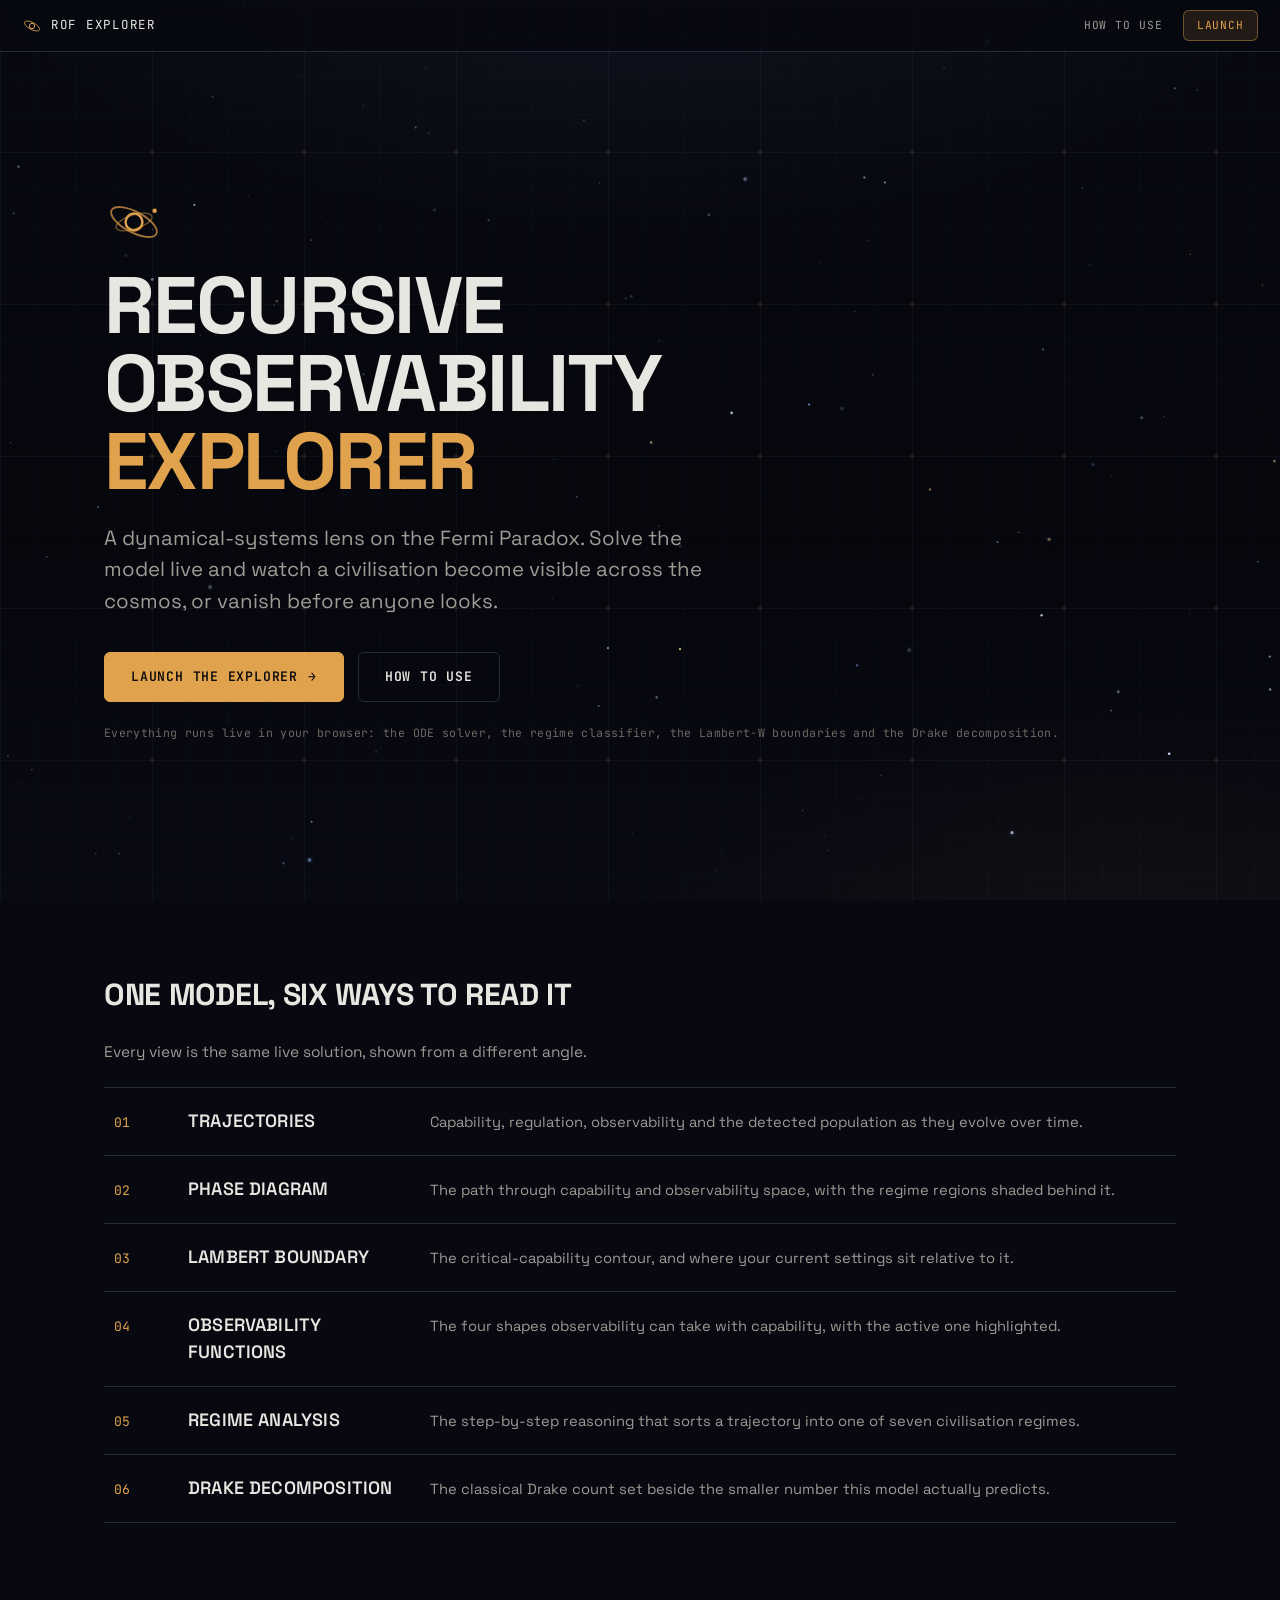
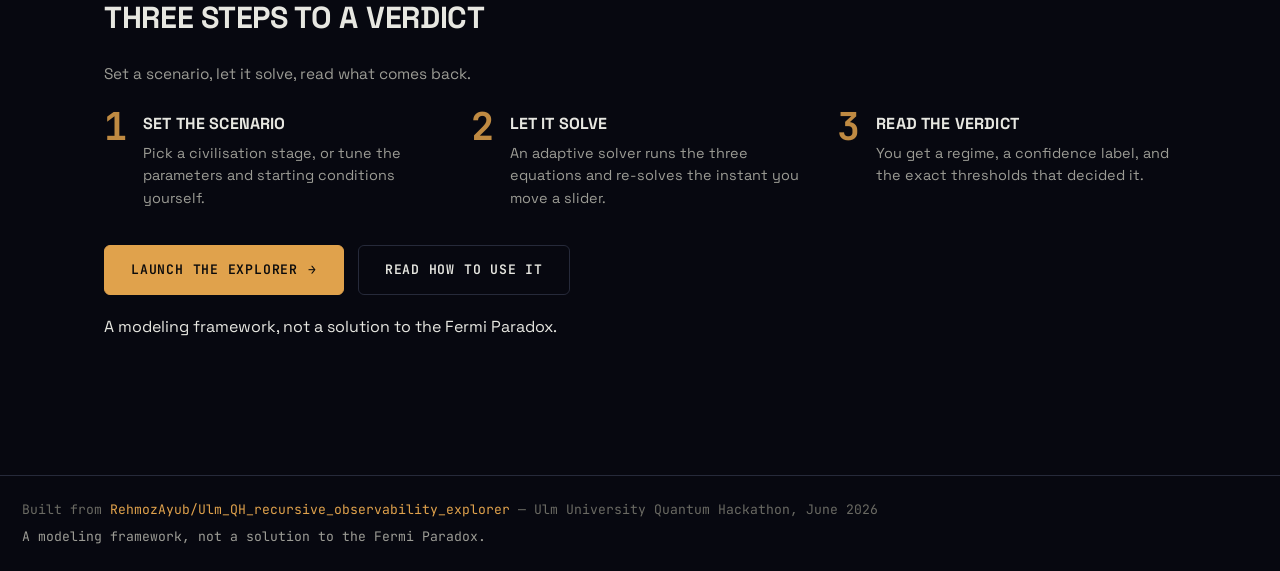
==== index.html @ 2e17441a "Deploy simulator to GitHub Pages" ====
<!DOCTYPE html>
<html lang="en">
<head>
  <meta charset="UTF-8" />
  <meta name="viewport" content="width=device-width, initial-scale=1.0" />
  <title>Recursive Observability Explorer — Welcome</title>
  <meta name="description" content="Welcome to the Recursive Observability Explorer: an interactive deep-space simulator for exploring the Fermi Paradox through the Recursive Observability Filter (ROF) dynamical-systems model." />
  <link rel="preconnect" href="https://fonts.googleapis.com" />
  <link rel="preconnect" href="https://fonts.gstatic.com" crossorigin />
  <link href="https://fonts.googleapis.com/css2?family=Space+Grotesk:wght@400;500;600;700&family=JetBrains+Mono:wght@400;500;600&display=swap" rel="stylesheet" />
  <link rel="stylesheet" href="css/style.css" />
  <link rel="icon" href="data:image/svg+xml,%3Csvg xmlns='http://www.w3.org/2000/svg' viewBox='0 0 32 32'%3E%3Crect width='32' height='32' fill='%23070810'/%3E%3Ccircle cx='16' cy='16' r='5' fill='none' stroke='%23e0a24c' stroke-width='2'/%3E%3Cellipse cx='16' cy='16' rx='13' ry='5.5' fill='none' stroke='%23e0a24c' stroke-width='1.4' transform='rotate(28 16 16)'/%3E%3C/svg%3E" />
</head>
<body>
  <canvas id="bg-canvas" aria-hidden="true"></canvas>

  <nav class="topbar">
    <a class="brand" href="index.html">
      <svg viewBox="0 0 64 64" fill="none" aria-hidden="true" xmlns="http://www.w3.org/2000/svg">
        <circle cx="32" cy="32" r="8.5" stroke="currentColor" stroke-width="3"/>
        <ellipse cx="32" cy="32" rx="27" ry="11" stroke="currentColor" stroke-width="2.4" transform="rotate(28 32 32)"/>
      </svg>
      <span>ROF Explorer</span>
    </a>
    <div class="topbar-links">
      <a href="guide.html">How to use</a>
      <a class="primary" href="explorer.html">Launch</a>
    </div>
  </nav>

  <div class="lander-wrap">
    <!-- HERO -->
    <header class="lhero">
      <svg class="logo-xl spin-slow rise" viewBox="0 0 64 64" fill="none" aria-label="Recursive Observability Explorer logo" xmlns="http://www.w3.org/2000/svg">
        <circle cx="32" cy="32" r="9" stroke="currentColor" stroke-width="2.6"/>
        <ellipse cx="32" cy="32" rx="27" ry="11" stroke="currentColor" stroke-width="2" transform="rotate(28 32 32)" style="opacity:.7"/>
        <ellipse cx="32" cy="32" rx="20" ry="7.5" stroke="currentColor" stroke-width="1.5" transform="rotate(-18 32 32)" style="opacity:.45"/>
        <circle cx="54" cy="20" r="2.4" fill="currentColor"/>
      </svg>
      <h1 class="rise d1">Recursive<br />Observability<br /><span class="amber">Explorer</span></h1>
      <p class="lead rise d2">A dynamical-systems lens on the Fermi Paradox. Solve the model live and watch a civilisation become visible across the cosmos, or vanish before anyone looks.</p>
      <div class="cta-row rise d3">
        <a class="btn-cta primary" href="explorer.html">Launch the Explorer <span class="arrow">&rarr;</span></a>
        <a class="btn-cta ghost" href="guide.html">How to use</a>
      </div>
      <p class="microline rise d4">Everything runs live in your browser: the ODE solver, the regime classifier, the Lambert-W boundaries and the Drake decomposition.</p>
    </header>

    <!-- WHAT YOU CAN DO — editorial index, not cards -->
    <section class="lsection">
      <div class="lsection-head reveal">
        <h2 class="section-head">One model, six ways to read it</h2>
        <p class="section-note">Every view is the same live solution, shown from a different angle.</p>
      </div>
      <ol class="index-list">
        <li class="index-row reveal"><span class="ix-num">01</span><span class="ix-name">Trajectories</span><span class="ix-desc">Capability, regulation, observability and the detected population as they evolve over time.</span></li>
        <li class="index-row reveal"><span class="ix-num">02</span><span class="ix-name">Phase Diagram</span><span class="ix-desc">The path through capability and observability space, with the regime regions shaded behind it.</span></li>
        <li class="index-row reveal"><span class="ix-num">03</span><span class="ix-name">Lambert Boundary</span><span class="ix-desc">The critical-capability contour, and where your current settings sit relative to it.</span></li>
        <li class="index-row reveal"><span class="ix-num">04</span><span class="ix-name">Observability Functions</span><span class="ix-desc">The four shapes observability can take with capability, with the active one highlighted.</span></li>
        <li class="index-row reveal"><span class="ix-num">05</span><span class="ix-name">Regime Analysis</span><span class="ix-desc">The step-by-step reasoning that sorts a trajectory into one of seven civilisation regimes.</span></li>
        <li class="index-row reveal"><span class="ix-num">06</span><span class="ix-name">Drake Decomposition</span><span class="ix-desc">The classical Drake count set beside the smaller number this model actually predicts.</span></li>
      </ol>
    </section>

    <!-- HOW IT WORKS — stepped flow, not boxes -->
    <section class="lsection">
      <div class="lsection-head reveal">
        <h2 class="section-head">Three steps to a verdict</h2>
        <p class="section-note">Set a scenario, let it solve, read what comes back.</p>
      </div>
      <ol class="stepflow">
        <li class="step reveal"><span class="step-n">1</span><div class="step-body"><h3>Set the scenario</h3><p>Pick a civilisation stage, or tune the parameters and starting conditions yourself.</p></div></li>
        <li class="step reveal" style="--d:.08s"><span class="step-n">2</span><div class="step-body"><h3>Let it solve</h3><p>An adaptive solver runs the three equations and re-solves the instant you move a slider.</p></div></li>
        <li class="step reveal" style="--d:.16s"><span class="step-n">3</span><div class="step-body"><h3>Read the verdict</h3><p>You get a regime, a confidence label, and the exact thresholds that decided it.</p></div></li>
      </ol>
      <div class="cta-row reveal" style="margin-top:36px">
        <a class="btn-cta primary" href="explorer.html">Launch the Explorer <span class="arrow">&rarr;</span></a>
        <a class="btn-cta ghost" href="guide.html">Read how to use it</a>
      </div>
      <p class="microline reveal" style="--d:.1s;margin-top:20px">A modeling framework, not a solution to the Fermi Paradox.</p>
    </section>
  </div>

  <footer class="site-foot">
    <div>Built from
      <a href="https://github.com/RehmozAyub/Ulm_QH_recursive_observability_explorer" target="_blank" rel="noopener">RehmozAyub/Ulm_QH_recursive_observability_explorer</a>
      — Ulm University Quantum Hackathon, June 2026
    </div>
    <div class="fdisc">A modeling framework, not a solution to the Fermi Paradox.</div>
  </footer>

  <script src="js/background.js"></script>
  <script src="js/motion.js"></script>
</body>
</html>
---- css/style.css ----
/* ==========================================================================
   Recursive Observability Explorer — BRUTALIST INSTRUMENT theme
   Swiss-scientific / terminal reskin. Same DOM contract as the space version;
   only the visual language changes. Flat panels, hairline rules, mono numerics,
   one restrained accent (amber). No glass blur, no gradients, no glow.
   ========================================================================== */
:root {
  /* --- deep-space instrument shell (blue-black, not pure grey) --- */
  --bg: #070810;
  --bg-2: #0d0e18;
  --glass: #10121c;          /* solid panel (was frosted glass) */
  --glass-strong: #131522;
  --glass-border: #262a3a;   /* hairline rule */
  --glass-border-hi: #454b63;
  --grid-line: rgba(200, 214, 255, 0.05);

  --text: #e7e7e1;
  --text-dim: #9c9c95;
  --text-faint: #6a6a63;

  /* single chrome accent — every interactive affordance uses this */
  --accent: #e0a24c;
  --accent-ink: #0b0b0c;
  --accent-wash: rgba(224, 162, 76, 0.12);
  --accent-line: rgba(224, 162, 76, 0.42);

  /* categorical DATA colors — kept identical to the Plotly series so the UI
     colour-codes match the charts (I=cyan, R=coral, O=gold, N=green, P=purple).
     These appear only where they encode data. */
  --cyan: #4fc7e0;
  --coral: #e8746e;
  --gold: #e6b53c;
  --purple: #9b7ff0;
  --green: #5ac37d;
  --blue-badge: #5aa9e6;
  --yellow-badge: #e0a24c;
  --red-badge: #e8746e;

  --shadow: 0 12px 34px rgba(0, 0, 0, 0.5);
  --shadow-hi: 0 16px 44px rgba(0, 0, 0, 0.55), 0 0 0 1px var(--accent-line);
  --radius: 9px;
  --radius-sm: 6px;
  --font: "Space Grotesk", -apple-system, BlinkMacSystemFont, "Segoe UI", sans-serif;
  --mono: "JetBrains Mono", ui-monospace, "SF Mono", Menlo, monospace;
}

* { box-sizing: border-box; }
html { scroll-behavior: smooth; }
body {
  margin: 0;
  font-family: var(--font);
  color: var(--text);
  background: var(--bg);
  overflow-x: hidden;
  line-height: 1.5;
  -webkit-font-smoothing: antialiased;
}

/* deep-space wash under the starfield + survey grid canvas */
body::before {
  content: "";
  position: fixed;
  inset: 0;
  background:
    radial-gradient(ellipse 85% 55% at 50% -8%, rgba(120, 150, 230, 0.08), transparent 62%),
    radial-gradient(ellipse 70% 50% at 88% 108%, rgba(224, 162, 76, 0.05), transparent 60%),
    linear-gradient(180deg, #080910, #06060d 60%, #080912);
  z-index: -3;
  pointer-events: none;
}
#bg-canvas {
  position: fixed;
  inset: 0;
  width: 100%;
  height: 100%;
  z-index: -2;
  pointer-events: none;
}

/* ---------------------------------------------------------------- layout */
.wrap { max-width: 1580px; margin: 0 auto; padding: 0 22px 80px; }

/* ---------------------------------------------------------------- hero (left-aligned, brutalist) */
header.hero {
  padding: 56px 22px 26px;
  max-width: 1580px;
  margin: 0 auto;
  text-align: left;
  border-bottom: 1px solid var(--glass-border);
}
.hero .logo-row {
  display: flex; align-items: center; justify-content: flex-start; gap: 16px;
  margin-bottom: 14px;
}
.hero svg.logo { width: 46px; height: 46px; filter: none; }
.hero h1 {
  font-size: clamp(1.9rem, 4.6vw, 3.3rem);
  font-weight: 700;
  letter-spacing: -0.02em;
  text-transform: uppercase;
  margin: 0;
  color: var(--text);
  line-height: 1.02;
}
.hero .eyebrow {
  font-family: var(--mono);
  font-size: 0.72rem;
  letter-spacing: 0.28em;
  text-transform: uppercase;
  color: var(--accent);
  margin: 0 0 10px;
}
.hero .subtitle {
  color: var(--text-dim);
  font-size: clamp(0.92rem, 1.6vw, 1.1rem);
  margin: 14px 0 0;
  max-width: 760px;
  font-weight: 400;
}
.hero .disclaimer {
  margin-top: 16px;
  display: inline-block;
  font-family: var(--mono);
  font-size: 0.74rem;
  letter-spacing: 0.04em;
  color: var(--accent);
  background: var(--accent-wash);
  border: 1px solid var(--accent-line);
  border-radius: var(--radius-sm);
  padding: 6px 12px;
}

/* ---------------------------------------------------------------- flat panel (was .glass) */
.glass {
  position: relative;
  background:
    linear-gradient(180deg, rgba(255, 255, 255, 0.015), transparent 120px),
    var(--glass);
  border: 1px solid var(--glass-border);
  border-radius: var(--radius);
  box-shadow: var(--shadow), inset 0 1px 0 rgba(255, 255, 255, 0.04);
}

/* HUD corner brackets on content panels — gives the console framing so panels
   read as instruments, not plain squares. */
.panel-pad, .drake-card { position: relative; }
.panel-pad::before, .panel-pad::after,
.drake-card::before, .drake-card::after {
  content: ""; position: absolute; width: 13px; height: 13px;
  border: 1px solid var(--accent-line); pointer-events: none; opacity: .7;
  transition: opacity .2s, width .2s, height .2s;
}
.panel-pad::before, .drake-card::before { top: 7px; left: 7px; border-right: 0; border-bottom: 0; }
.panel-pad::after, .drake-card::after { bottom: 7px; right: 7px; border-left: 0; border-top: 0; }
.panel-pad:hover::before, .panel-pad:hover::after,
.drake-card:hover::before, .drake-card:hover::after { opacity: 1; width: 16px; height: 16px; }

/* ---------------------------------------------------------------- app grid */
.app-grid {
  display: grid;
  grid-template-columns: 372px minmax(0, 1fr);
  gap: 20px;
  align-items: start;
  margin-top: 20px;
}

/* ---------------------------------------------------------------- sidebar */
.sidebar {
  position: sticky;
  top: 68px;
  max-height: calc(100vh - 84px);
  overflow-y: auto;
  padding: 18px 16px;
  scrollbar-width: thin;
  scrollbar-color: var(--glass-border-hi) transparent;
}
.sidebar::-webkit-scrollbar { width: 8px; }
.sidebar::-webkit-scrollbar-thumb { background: var(--glass-border-hi); border-radius: 0; }

.side-title {
  font-family: var(--mono);
  font-size: 0.68rem; text-transform: uppercase; letter-spacing: 0.16em;
  color: var(--text-faint); margin: 0 0 9px; font-weight: 600;
  padding-bottom: 4px; border-bottom: 1px solid var(--glass-border);
}
.side-title::before { content: "// "; color: var(--accent); }
.side-title + .field, .side-title + .selectors-grid { margin-top: 2px; }
.field { margin-bottom: 12px; }
.field > label {
  display: block; font-size: 0.78rem; color: var(--text-dim);
  margin-bottom: 5px; font-weight: 500;
}
select, .btn {
  width: 100%;
  font-family: var(--font);
  font-size: 0.88rem;
  color: var(--text);
  background: var(--bg-2);
  border: 1px solid var(--glass-border);
  border-radius: var(--radius-sm);
  padding: 9px 11px;
  cursor: pointer;
  transition: border-color .14s, background .14s;
}
select:hover, select:focus, .btn:hover { border-color: var(--accent-line); outline: none; }
select:focus { box-shadow: inset 0 0 0 1px var(--accent-line); }
select option { background: #121214; color: var(--text); }

.selectors-grid { display: grid; grid-template-columns: 1fr 1fr; gap: 10px; }
.selectors-grid .field { margin-bottom: 8px; }

/* toggle */
.toggle-row { display: flex; align-items: center; justify-content: space-between; gap: 10px; margin-bottom: 14px; }
.toggle-row label { font-size: 0.82rem; color: var(--text-dim); }
.switch { position: relative; width: 44px; height: 22px; flex: 0 0 auto; }
.switch input { opacity: 0; width: 0; height: 0; }
.slider-toggle {
  position: absolute; cursor: pointer; inset: 0;
  background: #202024; border-radius: var(--radius-sm); transition: .18s;
  border: 1px solid var(--glass-border);
}
.slider-toggle::before {
  content: ""; position: absolute; height: 14px; width: 14px; left: 3px; top: 3px;
  background: #8a8a82; border-radius: 1px; transition: .18s;
}
.switch input:checked + .slider-toggle { background: var(--accent-wash); border-color: var(--accent-line); }
.switch input:checked + .slider-toggle::before { transform: translateX(21px); background: var(--accent); }
.switch input:focus-visible + .slider-toggle { box-shadow: 0 0 0 2px var(--accent-line); }

.btn-row { display: grid; grid-template-columns: 1fr 1fr; gap: 10px; margin: 6px 0 4px; }
.btn { text-align: center; }
.btn.accent {
  background: var(--accent);
  color: var(--accent-ink);
  border-color: var(--accent);
  font-weight: 600;
}
.btn.accent:hover { background: #eeb463; border-color: #eeb463; }
.btn:active { transform: translateY(1px); }

hr.div { border: none; border-top: 1px solid var(--glass-border); margin: 16px 0; }

/* collapsible parameter groups */
.pgroup { border: 1px solid var(--glass-border); border-radius: var(--radius-sm); margin-bottom: 8px; overflow: hidden; }
.pgroup > summary {
  list-style: none; cursor: pointer; padding: 10px 12px;
  font-family: var(--mono);
  font-size: 0.76rem; font-weight: 600; color: var(--text); letter-spacing: 0.02em;
  display: flex; align-items: center; justify-content: space-between;
  background: var(--bg-2);
  user-select: none;
}
.pgroup > summary::-webkit-details-marker { display: none; }
.pgroup > summary::after { content: "[+]"; color: var(--text-faint); font-family: var(--mono); font-size: 0.72rem; }
.pgroup[open] > summary::after { content: "[-]"; color: var(--accent); }
.pgroup .pgroup-body { padding: 6px 12px 12px; }

/* individual slider */
.slider-item { margin: 10px 0; }
.slider-item .sl-head { display: flex; justify-content: space-between; align-items: baseline; margin-bottom: 5px; }
.slider-item .sl-label { font-size: 0.76rem; color: var(--text-dim); }
.slider-item .sl-val {
  font-family: var(--mono); font-size: 0.76rem; color: var(--accent);
  background: var(--accent-wash); padding: 1px 7px; border-radius: var(--radius-sm);
  min-width: 54px; text-align: right;
}
input[type="range"] {
  -webkit-appearance: none; appearance: none; width: 100%; height: 3px;
  background: #2c2c31;
  border-radius: 0; outline: none; cursor: pointer; margin: 7px 0;
}
input[type="range"]::-webkit-slider-thumb {
  -webkit-appearance: none; appearance: none; width: 13px; height: 13px; border-radius: 1px;
  background: var(--accent); border: none; box-shadow: none; cursor: pointer;
}
input[type="range"]::-moz-range-thumb {
  width: 13px; height: 13px; border-radius: 1px; background: var(--accent); border: none;
  box-shadow: none; cursor: pointer;
}
input[type="range"]:focus-visible::-webkit-slider-thumb { box-shadow: 0 0 0 2px var(--accent-line); }

.ic-grid { display: grid; grid-template-columns: 1fr 1fr 1fr; gap: 10px; }

/* ---------------------------------------------------------------- main content */
.main-col { min-width: 0; display: flex; flex-direction: column; gap: 20px; }

/* tabs */
.tabs {
  display: flex; flex-wrap: wrap; gap: 0; padding: 0;
  border: 1px solid var(--glass-border);
}
.tab-btn {
  font-family: var(--mono); font-size: 0.76rem; font-weight: 500; letter-spacing: 0.04em;
  text-transform: uppercase;
  color: var(--text-dim); background: transparent;
  border: none; border-right: 1px solid var(--glass-border); border-bottom: 2px solid transparent;
  border-radius: 0; padding: 11px 16px; cursor: pointer; transition: all .14s; white-space: nowrap;
}
.tab-btn:last-child { border-right: none; }
.tab-btn:hover { color: var(--text); background: rgba(255,255,255,.03); }
.tab-btn.active {
  color: var(--accent);
  background: var(--accent-wash);
  border-bottom-color: var(--accent);
}

.tab-panel { display: none; }
.tab-panel.active { display: block; animation: fade .24s ease; }
@keyframes fade { from { opacity: 0; transform: translateY(4px); } to { opacity: 1; transform: none; } }

.panel-pad { padding: 18px 20px; }
.panel-head {
  margin: 0 0 4px; font-size: 1.02rem; font-weight: 600; letter-spacing: 0.01em;
  text-transform: uppercase;
}
.panel-sub { margin: 0 0 14px; color: var(--text-dim); font-size: 0.84rem; }

.plot { width: 100%; min-height: 340px; }
.plot-tall { min-height: 460px; }
.plot-stack { display: flex; flex-direction: column; gap: 20px; }

/* 3D state-space comparison block (Plotly 3D vs three.js) */
.plot3d-block { padding: 18px 20px; }
.plot3d-head { display: flex; align-items: flex-start; justify-content: space-between; gap: 16px; margin-bottom: 14px; }
.compare-note {
  font-family: var(--mono); font-size: 0.62rem; text-transform: uppercase; letter-spacing: 0.14em;
  color: var(--accent); border: 1px solid var(--accent-line); background: var(--accent-wash);
  border-radius: var(--radius-sm); padding: 4px 9px; white-space: nowrap; flex: 0 0 auto;
}
.plot3d-grid { display: grid; grid-template-columns: 1fr 1fr; gap: 16px; }
@media (max-width: 900px) { .plot3d-grid { grid-template-columns: 1fr; } }
.plot3d-cell { border: 1px solid var(--glass-border); border-radius: var(--radius-sm); overflow: hidden; background: var(--bg-2); }
.plot3d-label {
  font-family: var(--mono); font-size: 0.68rem; text-transform: uppercase; letter-spacing: 0.1em;
  color: var(--text-dim); padding: 8px 12px; border-bottom: 1px solid var(--glass-border);
  display: flex; align-items: center; gap: 8px;
}
.plot3d-label::before { content: ""; width: 6px; height: 6px; border-radius: 50%; background: var(--accent); }
.plot3d-view { width: 100%; height: 340px; position: relative; }
.plot3d-view canvas { display: block; }
.plot3d-axes {
  font-family: var(--mono); font-size: 0.66rem; color: var(--text-faint); letter-spacing: 0.04em;
  padding: 7px 12px; border-top: 1px solid var(--glass-border); text-align: center;
}
.three-fallback {
  display: flex; align-items: center; justify-content: center; height: 100%; padding: 24px;
  text-align: center; color: var(--text-faint); font-family: var(--mono); font-size: 0.78rem; line-height: 1.6;
}

/* narrative interpretation boxes (one per view, tone-coloured) */
.narrative {
  display: flex; gap: 12px; align-items: flex-start;
  border: 1px solid var(--glass-border); border-left-width: 3px;
  border-radius: var(--radius-sm); background: var(--bg-2); padding: 12px 15px;
}
.narrative:empty { display: none; }
.narr-dot { width: 8px; height: 8px; border-radius: 50%; margin-top: 6px; flex: 0 0 auto; background: var(--text-faint); }
.narr-body { min-width: 0; }
.narr-title { margin: 0 0 3px; font-size: 0.9rem; font-weight: 600; letter-spacing: 0.01em; color: var(--text); }
.narr-text { margin: 0; color: var(--text-dim); font-size: 0.86rem; line-height: 1.5; }
.narrative.good { border-left-color: var(--green); }
.narrative.good .narr-dot { background: var(--green); box-shadow: 0 0 8px rgba(90, 195, 125, 0.5); }
.narrative.good .narr-title { color: var(--green); }
.narrative.warn { border-left-color: var(--accent); }
.narrative.warn .narr-dot { background: var(--accent); box-shadow: 0 0 8px rgba(224, 162, 76, 0.5); }
.narrative.warn .narr-title { color: var(--accent); }
.narrative.bad { border-left-color: var(--coral); }
.narrative.bad .narr-dot { background: var(--coral); box-shadow: 0 0 8px rgba(232, 116, 110, 0.5); }
.narrative.bad .narr-title { color: var(--coral); }
.narrative.neutral { border-left-color: var(--glass-border-hi); }

/* findings panel (synthesised summary) */
.findings-panel { border-top: 2px solid var(--accent); }
.findings-head { display: flex; align-items: center; justify-content: space-between; gap: 12px; }
.btn-copy {
  font-family: var(--mono); font-size: 0.68rem; text-transform: uppercase; letter-spacing: 0.08em;
  color: var(--accent); background: var(--accent-wash); border: 1px solid var(--accent-line);
  border-radius: var(--radius-sm); padding: 6px 13px; cursor: pointer; transition: all .15s; flex: 0 0 auto;
}
.btn-copy:hover { background: var(--accent); color: var(--accent-ink); }
.btn-copy:active { transform: translateY(1px); }
.btn-copy.copied { background: var(--green); border-color: var(--green); color: var(--accent-ink); }
.narr-summary .narr-title { font-size: 0.95rem; }
.narr-summary .narr-text { font-size: 0.95rem; line-height: 1.62; color: var(--text); }

/* two-column inside a panel */
.two-col { display: grid; grid-template-columns: 1fr 1fr; gap: 20px; }
@media (max-width: 1100px) { .two-col { grid-template-columns: 1fr; } }

/* regime verdict card */
.verdict {
  display: grid; grid-template-columns: 1fr; gap: 16px; padding: 22px 24px;
  border-left: 3px solid var(--accent);
}
.verdict .regime-name {
  font-size: clamp(1.4rem, 3.2vw, 2.1rem); font-weight: 700; letter-spacing: -0.01em;
  text-transform: uppercase; line-height: 1.1;
}
.badge {
  display: inline-flex; align-items: center; gap: 7px;
  font-family: var(--mono);
  font-size: 0.76rem; font-weight: 600; padding: 5px 12px; border-radius: var(--radius-sm);
  width: fit-content; letter-spacing: 0.03em;
}
.badge.blue { color: var(--blue-badge); background: rgba(90,169,230,.12); border: 1px solid rgba(90,169,230,.38); }
.badge.yellow { color: var(--yellow-badge); background: var(--accent-wash); border: 1px solid var(--accent-line); }
.badge.red { color: var(--red-badge); background: rgba(232,116,110,.12); border: 1px solid rgba(232,116,110,.38); }
.verdict .desc { color: var(--text-dim); font-size: 0.92rem; }
.verdict .reasons-title { font-family: var(--mono); font-size: 0.7rem; text-transform: uppercase; letter-spacing: .14em; color: var(--text-faint); margin: 4px 0 4px; }
.verdict ul.reasons { margin: 0; padding-left: 16px; list-style: none; }
.verdict ul.reasons li { font-family: var(--mono); font-size: 0.8rem; color: var(--text); margin: 5px 0; position: relative; padding-left: 14px; }
.verdict ul.reasons li::before { content: ">"; position: absolute; left: 0; color: var(--accent); }

.stat-strip { display: grid; grid-template-columns: repeat(auto-fit, minmax(118px, 1fr)); gap: 10px; }
.stat {
  background: var(--bg-2); border: 1px solid var(--glass-border);
  border-radius: var(--radius-sm); padding: 11px 13px;
  transition: border-color .18s, transform .18s;
}
.stat:hover { border-color: var(--accent-line); transform: translateY(-2px); }
.stat .k { font-family: var(--mono); font-size: 0.66rem; text-transform: uppercase; letter-spacing: .1em; color: var(--text-faint); }
.stat .v { font-family: var(--mono); font-size: 1.08rem; font-weight: 600; margin-top: 3px; color: var(--text); }

/* equations */
.eq-block { padding: 18px 22px 20px; }
.eq-block > .panel-sub { margin-bottom: 14px; }
.eq-block .katex-line { margin: 10px 0; overflow-x: auto; overflow-y: hidden; }
.eq-block .katex-line::-webkit-scrollbar { height: 5px; }
.eq-block .katex-line::-webkit-scrollbar-thumb { background: var(--glass-border-hi); border-radius: 4px; }
.eq-link { color: var(--accent); text-decoration: none; font-family: var(--mono); font-size: 0.78rem; white-space: nowrap; border-bottom: 1px solid transparent; }
.eq-link:hover { border-bottom-color: var(--accent-line); }
/* labelled equation rows (Detection / Hierarchy / Lambert) */
.eq-row {
  display: flex; align-items: center; gap: 16px; margin: 6px 0;
  padding: 10px 0; border-top: 1px solid var(--glass-border);
}
.eq-row .katex-line { margin: 0; flex: 1 1 auto; min-width: 0; }
.eq-tag {
  font-family: var(--mono); font-size: 0.62rem; text-transform: uppercase; letter-spacing: 0.12em;
  color: var(--accent); background: var(--accent-wash); border: 1px solid var(--accent-line);
  border-radius: var(--radius-sm); padding: 4px 9px; white-space: nowrap; flex: 0 0 auto; align-self: center;
}
@media (max-width: 720px) { .eq-row { flex-direction: column; align-items: flex-start; gap: 8px; } }
.eq-note { color: var(--text-dim); font-size: 0.86rem; margin-top: 10px; }
.eq-note code { font-family: var(--mono); color: var(--accent); background: var(--accent-wash); padding: 1px 6px; border-radius: var(--radius-sm); }

details.about > summary {
  cursor: pointer; list-style: none; font-weight: 600; font-size: 0.94rem;
  font-family: var(--mono); text-transform: uppercase; letter-spacing: 0.04em;
  padding: 14px 20px; display: flex; align-items: center; justify-content: space-between;
}
details.about > summary::-webkit-details-marker { display: none; }
details.about > summary::after { content: "[+]"; color: var(--text-faint); font-family: var(--mono); }
details.about[open] > summary::after { content: "[-]"; color: var(--accent); }

/* drake decomposition */
.drake-cols { display: grid; grid-template-columns: 1fr 1fr; gap: 20px; }
@media (max-width: 1100px) { .drake-cols { grid-template-columns: 1fr; } }
.drake-card { padding: 20px; }
.drake-card h4 { margin: 0 0 4px; font-size: 0.98rem; text-transform: uppercase; letter-spacing: 0.03em; }
.drake-card .n-out { font-family: var(--mono); font-size: 1.5rem; font-weight: 700; margin: 8px 0 16px; }
.chain { display: flex; flex-wrap: wrap; gap: 7px; align-items: center; }
.chain .factor {
  background: var(--bg-2); border: 1px solid var(--glass-border); border-radius: var(--radius-sm);
  padding: 6px 10px; font-size: 0.76rem; text-align: center; min-width: 56px;
}
.chain .factor .fk { color: var(--text-faint); font-size: 0.64rem; display: block; font-family: var(--mono); }
.chain .factor .fv { font-family: var(--mono); color: var(--text); }
.chain .op { color: var(--accent); font-size: 0.85rem; font-family: var(--mono); }
.drake-sliders { margin-top: 18px; }

.warn-panel {
  padding: 22px 24px; border-radius: var(--radius);
  background: var(--accent-wash); border: 1px solid var(--accent-line);
  color: var(--accent); font-size: 0.92rem;
}
.warn-panel strong { display: block; margin-bottom: 6px; font-size: 1.0rem; }
.warn-panel code { color: var(--text); }

.lambert-status { display: flex; gap: 12px; align-items: center; margin-top: 14px; flex-wrap: wrap; }
.lambert-status .pill {
  font-family: var(--mono); font-size: 0.82rem; padding: 7px 13px; border-radius: var(--radius-sm);
  border: 1px solid var(--glass-border); background: var(--bg-2);
}
.pill.safe { color: var(--green); background: rgba(90,195,125,.1); border-color: rgba(90,195,125,.38); }
.pill.exceed { color: var(--coral); background: rgba(232,116,110,.1); border-color: rgba(232,116,110,.38); }

/* footer */
footer.site-foot {
  max-width: 1580px; margin: 40px auto 0; padding: 24px 22px; text-align: left;
  color: var(--text-faint); font-size: 0.82rem; font-family: var(--mono);
  border-top: 1px solid var(--glass-border);
}
footer.site-foot a { color: var(--accent); text-decoration: none; }
footer.site-foot a:hover { text-decoration: underline; }
footer.site-foot .fdisc { color: var(--text-dim); margin-top: 8px; }

/* multi-preset chips for phase diagram (colour-coded by overlay via --c) */
.overlay-chips { display: flex; flex-wrap: wrap; gap: 6px; margin-bottom: 14px; }
.chip {
  font-family: var(--mono);
  font-size: 0.72rem; padding: 5px 10px; border-radius: var(--radius-sm); cursor: pointer;
  border: 1px solid var(--glass-border); color: var(--text-dim); background: var(--bg-2);
  transition: all .14s; user-select: none;
}
.chip:hover { border-color: var(--glass-border-hi); color: var(--text); }
.chip.on {
  color: var(--text);
  background: color-mix(in srgb, var(--c, var(--accent)) 16%, transparent);
  border-color: var(--c, var(--accent));
  box-shadow: inset 2px 0 0 var(--c, var(--accent));
}

/* responsive */
@media (max-width: 980px) {
  .app-grid { grid-template-columns: 1fr; }
  .sidebar { position: relative; top: 0; max-height: none; }
  .tabs { flex-wrap: wrap; }
}
@media (max-width: 560px) {
  .wrap { padding: 0 12px 60px; }
  header.hero { padding: 40px 14px 20px; }
  .selectors-grid { grid-template-columns: 1fr; }
  .ic-grid { grid-template-columns: 1fr; }
  .stat-strip { grid-template-columns: 1fr 1fr; }
  .tab-btn { border-bottom: 1px solid var(--glass-border); }
}

/* ==========================================================================
   MULTI-PAGE CHROME + MOTION LAYER (welcome / guide / explorer nav)
   ========================================================================== */

/* --- slim sticky top nav (explorer + guide) --- */
.topbar {
  position: sticky; top: 0; z-index: 30;
  display: flex; align-items: center; justify-content: space-between;
  height: 52px; padding: 0 22px;
  background: rgba(7, 8, 16, 0.9);
  border-bottom: 1px solid var(--glass-border);
}
.topbar .brand {
  font-family: var(--mono); font-size: 0.78rem; letter-spacing: 0.14em;
  text-transform: uppercase; color: var(--text); text-decoration: none;
  display: flex; align-items: center; gap: 9px;
}
.topbar .brand svg { width: 20px; height: 20px; color: var(--accent); }
.topbar-links { display: flex; gap: 6px; }
.topbar-links a {
  font-family: var(--mono); font-size: 0.7rem; text-transform: uppercase;
  letter-spacing: 0.08em; color: var(--text-dim); text-decoration: none;
  padding: 6px 13px; border: 1px solid transparent; border-radius: var(--radius-sm);
  transition: color .15s, border-color .15s, background .15s;
}
.topbar-links a:hover { color: var(--text); border-color: var(--glass-border); }
.topbar-links a.primary { color: var(--accent); border-color: var(--accent-line); background: var(--accent-wash); }
.topbar-links a.primary:hover { background: var(--accent); color: var(--accent-ink); border-color: var(--accent); }

/* --- welcome / landing --- */
.lander-wrap { max-width: 1120px; margin: 0 auto; padding: 0 24px 80px; }
.lhero {
  min-height: calc(100dvh - 52px);
  display: flex; flex-direction: column; justify-content: center;
  padding: 40px 0 48px;
}
.lhero h1 {
  font-size: clamp(2.4rem, 7.2vw, 5rem);
  text-transform: uppercase; letter-spacing: -0.02em; line-height: 0.98;
  margin: 6px 0 0; color: var(--text);
}
.lhero h1 .amber { color: var(--accent); }
.lhero .lead {
  color: var(--text-dim); font-size: clamp(1rem, 2vw, 1.28rem);
  max-width: 640px; margin: 22px 0 0; line-height: 1.55;
}
.lhero .logo-xl { width: 60px; height: 60px; color: var(--accent); margin-bottom: 8px; }
.cta-row { display: flex; gap: 14px; margin-top: 34px; flex-wrap: wrap; }
.btn-cta {
  font-family: var(--mono); text-transform: uppercase; letter-spacing: 0.06em;
  font-size: 0.82rem; font-weight: 600; padding: 14px 26px; border-radius: var(--radius-sm);
  text-decoration: none; display: inline-flex; align-items: center; gap: 10px;
  border: 1px solid var(--glass-border); cursor: pointer;
  transition: transform .18s cubic-bezier(.16,1,.3,1), background .16s, border-color .16s, color .16s;
}
.btn-cta.primary { background: var(--accent); color: var(--accent-ink); border-color: var(--accent); }
.btn-cta.primary:hover { transform: translateY(-2px); background: #eeb463; }
.btn-cta.ghost { color: var(--text); background: transparent; }
.btn-cta.ghost:hover { transform: translateY(-2px); border-color: var(--accent-line); color: var(--accent); }
.btn-cta:active { transform: translateY(0); }
.btn-cta .arrow { transition: transform .18s; }
.btn-cta:hover .arrow { transform: translateX(4px); }
.lhero .microline {
  margin-top: 22px; font-family: var(--mono); font-size: 0.72rem; color: var(--text-faint);
  letter-spacing: 0.03em;
}

/* landing feature overview */
.section-label {
  font-family: var(--mono); font-size: 0.7rem; letter-spacing: 0.2em; text-transform: uppercase;
  color: var(--accent); margin: 0 0 6px;
}
.section-head { font-size: clamp(1.3rem, 3vw, 1.9rem); text-transform: uppercase; letter-spacing: -0.01em; margin: 0 0 22px; }
.feat-grid { display: grid; grid-template-columns: repeat(3, 1fr); gap: 14px; }
@media (max-width: 820px) { .feat-grid { grid-template-columns: 1fr; } }
.feat {
  border: 1px solid var(--glass-border); border-radius: var(--radius); padding: 20px;
  background: var(--glass); transition: transform .2s, border-color .2s;
}
.feat:hover { transform: translateY(-3px); border-color: var(--accent-line); }
.feat .fnum { font-family: var(--mono); font-size: 0.68rem; color: var(--accent); letter-spacing: 0.12em; }
.feat h3 { margin: 10px 0 6px; font-size: 1.0rem; text-transform: uppercase; letter-spacing: 0.01em; }
.feat p { margin: 0; color: var(--text-dim); font-size: 0.85rem; line-height: 1.5; }

/* --- guide page --- */
.guide-wrap { max-width: 860px; margin: 0 auto; padding: 44px 24px 90px; }
.guide-wrap h1 { font-size: clamp(1.8rem, 5vw, 3rem); text-transform: uppercase; letter-spacing: -0.02em; margin: 0 0 8px; }
.guide-empty {
  margin-top: 28px; border: 1px dashed var(--glass-border); border-radius: var(--radius);
  padding: 56px 32px; text-align: center; color: var(--text-faint);
  font-family: var(--mono); font-size: 0.86rem; letter-spacing: 0.03em; line-height: 1.7;
}
.guide-empty .big { color: var(--accent); font-size: 1.1rem; display: block; margin-bottom: 8px; }

/* --- welcome: editorial index list (replaces feature cards) --- */
.lsection { margin-top: 72px; }
.lsection-head { margin-bottom: 24px; }
.section-note { color: var(--text-dim); font-size: 0.96rem; line-height: 1.55; margin: 0; max-width: 560px; }
.index-list { list-style: none; margin: 0; padding: 0; border-top: 1px solid var(--glass-border); }
.index-row {
  display: grid; grid-template-columns: 52px 220px 1fr; gap: 22px; align-items: baseline;
  padding: 20px 10px; border-bottom: 1px solid var(--glass-border);
  position: relative; transition: background .18s, padding-left .18s;
}
.index-row::before {
  content: ""; position: absolute; left: 0; top: 0; bottom: 0; width: 2px;
  background: var(--accent); transform: scaleY(0); transform-origin: top; transition: transform .2s;
}
.index-row:hover { background: rgba(255, 255, 255, 0.02); padding-left: 18px; }
.index-row:hover::before { transform: scaleY(1); }
.ix-num { font-family: var(--mono); font-size: 0.82rem; color: var(--accent); }
.ix-name { font-size: 1.12rem; font-weight: 600; text-transform: uppercase; letter-spacing: 0.01em; color: var(--text); }
.ix-desc { color: var(--text-dim); font-size: 0.92rem; line-height: 1.55; }
@media (max-width: 720px) {
  .index-row { grid-template-columns: 44px 1fr; gap: 4px 16px; }
  .ix-num { grid-column: 1; grid-row: 1 / span 2; }
  .ix-name { grid-column: 2; grid-row: 1; }
  .ix-desc { grid-column: 2; grid-row: 2; margin-top: 4px; }
}

/* --- welcome: stepped flow (replaces step cards) --- */
.stepflow { list-style: none; margin: 0; padding: 0; display: grid; grid-template-columns: repeat(3, 1fr); gap: 28px; }
.step { display: flex; gap: 16px; align-items: flex-start; }
.step-n { font-family: var(--mono); font-size: 2.4rem; font-weight: 700; line-height: 0.9; color: var(--accent); opacity: 0.85; flex: 0 0 auto; }
.step-body h3 { margin: 2px 0 6px; font-size: 1.0rem; text-transform: uppercase; letter-spacing: 0.01em; color: var(--text); }
.step-body p { margin: 0; color: var(--text-dim); font-size: 0.9rem; line-height: 1.55; }
@media (max-width: 720px) { .stepflow { grid-template-columns: 1fr; gap: 22px; } }

/* --- guide page: sectioned prose --- */
.g-lead { color: var(--text-dim); font-size: 1.08rem; line-height: 1.6; margin: 16px 0 0; max-width: 68ch; }
.g-lead em, .g-p em { color: var(--text); font-style: italic; }
.guide-toc {
  display: flex; flex-wrap: wrap; gap: 8px; margin: 32px 0 8px; padding: 16px 0;
  border-top: 1px solid var(--glass-border); border-bottom: 1px solid var(--glass-border);
}
.guide-toc a {
  font-family: var(--mono); font-size: 0.7rem; text-transform: uppercase; letter-spacing: 0.06em;
  color: var(--text-dim); text-decoration: none; padding: 5px 10px;
  border: 1px solid var(--glass-border); border-radius: var(--radius-sm); transition: color .15s, border-color .15s;
}
.guide-toc a:hover { color: var(--accent); border-color: var(--accent-line); }
.guide-section { margin-top: 46px; scroll-margin-top: 66px; }
.g-h2 { display: flex; align-items: center; gap: 14px; font-size: 1.32rem; text-transform: uppercase; letter-spacing: -0.01em; margin: 0 0 16px; }
.g-tag { font-family: var(--mono); font-size: 0.7rem; color: var(--accent); background: var(--accent-wash); border: 1px solid var(--accent-line); border-radius: var(--radius-sm); padding: 3px 8px; flex: 0 0 auto; }
.g-p { color: var(--text-dim); font-size: 0.98rem; line-height: 1.65; margin: 0 0 14px; max-width: 72ch; }
.g-p b { color: var(--text); }
.g-p code, .g-note code { font-family: var(--mono); color: var(--accent); background: var(--accent-wash); padding: 1px 6px; border-radius: 5px; font-size: 0.9em; }
.g-note { color: var(--text-faint); font-size: 0.9rem; font-style: italic; border-left: 2px solid var(--accent-line); padding-left: 14px; margin: 16px 0 0; }
.g-defs, .g-views, .g-steps { margin: 0; padding: 0; list-style: none; display: flex; flex-direction: column; gap: 12px; }
.g-defs li, .g-views li, .g-steps li { color: var(--text-dim); font-size: 0.96rem; line-height: 1.6; position: relative; max-width: 74ch; }
.g-defs li { padding-left: 18px; }
.g-defs li b, .g-views li b { color: var(--text); }
.g-defs li::before { content: ""; position: absolute; left: 0; top: 9px; width: 6px; height: 6px; background: var(--accent); border-radius: 1px; }
.g-views { counter-reset: gv; }
.g-views li { padding-left: 34px; counter-increment: gv; }
.g-views li::before { content: counter(gv, decimal-leading-zero); position: absolute; left: 0; top: 1px; font-family: var(--mono); font-size: 0.82rem; color: var(--accent); }
.g-steps { counter-reset: gs; }
.g-steps li { padding-left: 40px; min-height: 24px; padding-top: 2px; counter-increment: gs; }
.g-steps li::before {
  content: counter(gs); position: absolute; left: 0; top: 0; width: 24px; height: 24px;
  font-family: var(--mono); font-size: 0.86rem; color: var(--accent);
  border: 1px solid var(--accent-line); border-radius: 50%; display: flex; align-items: center; justify-content: center;
}
.g-hier {
  display: flex; align-items: center; gap: 16px; flex-wrap: wrap;
  font-family: var(--mono); font-size: 1.05rem; color: var(--text); margin: 6px 0 16px;
  padding: 16px 20px; border: 1px solid var(--glass-border); border-radius: var(--radius); background: var(--glass);
}
.g-hier .g-ge { color: var(--accent); }
.g-hier sub { color: var(--text-dim); font-size: 0.7em; }
.g-callout { border: 1px solid var(--accent-line); background: var(--accent-wash); border-radius: var(--radius); padding: 20px 22px; }
.g-callout .g-p { color: var(--text); }

/* --- motion utilities --- */
@keyframes rise { from { opacity: 0; transform: translateY(24px); } to { opacity: 1; transform: none; } }
.rise { animation: rise .7s cubic-bezier(.16,1,.3,1) both; }
.rise.d1 { animation-delay: .07s; }
.rise.d2 { animation-delay: .15s; }
.rise.d3 { animation-delay: .24s; }
.rise.d4 { animation-delay: .34s; }
.rise.d5 { animation-delay: .44s; }

@keyframes floaty { 0%, 100% { transform: translateY(0); } 50% { transform: translateY(-8px); } }
.float { animation: floaty 6s ease-in-out infinite; }

.reveal { opacity: 0; transform: translateY(22px); transition: opacity .6s cubic-bezier(.16,1,.3,1), transform .6s cubic-bezier(.16,1,.3,1); transition-delay: var(--d, 0s); }
.reveal.in { opacity: 1; transform: none; }

/* slow orbit spin for hero logos */
@keyframes spin { to { transform: rotate(360deg); } }
.spin-slow { animation: spin 26s linear infinite; transform-origin: 50% 50%; }

/* active tab: soft amber glow pulse so the live view reads as "engaged" */
@keyframes tabpulse {
  0%, 100% { box-shadow: inset 0 -2px 0 var(--accent), 0 0 0 rgba(224,162,76,0); }
  50%      { box-shadow: inset 0 -2px 0 var(--accent), 0 0 14px rgba(224,162,76,0.28); }
}
.tab-btn.active { animation: tabpulse 3.2s ease-in-out infinite; }

/* primary CTAs breathe faintly */
@keyframes ctaglow {
  0%, 100% { box-shadow: 0 0 0 rgba(224,162,76,0); }
  50%      { box-shadow: 0 0 22px rgba(224,162,76,0.32); }
}
.btn-cta.primary { animation: ctaglow 3.6s ease-in-out infinite; }
.btn-cta.primary:hover { animation: none; }

/* value-update flash on live stats / Drake outputs (class toggled by motion.js) */
@keyframes flashval {
  0% { color: var(--accent); text-shadow: 0 0 12px rgba(224,162,76,0.6); }
  100% { color: var(--text); text-shadow: none; }
}
.flash { animation: flashval .55s ease-out; }
.n-out.flash { animation: flashval .55s ease-out; }

/* explorer entrance: sections rise in on load */
.explorer-body header.hero,
.explorer-body .about,
.explorer-body .app-grid { animation: rise .6s cubic-bezier(.16,1,.3,1) both; }
.explorer-body .about { animation-delay: .08s; }
.explorer-body .app-grid { animation-delay: .16s; }

@media (prefers-reduced-motion: reduce) {
  html { scroll-behavior: auto; }
  .tab-panel.active { animation: none; }
  .rise, .float, .spin-slow,
  .tab-btn.active, .btn-cta.primary, .flash, .n-out.flash,
  .explorer-body header.hero, .explorer-body .about, .explorer-body .app-grid { animation: none !important; }
  .reveal { opacity: 1 !important; transform: none !important; transition: none !important; }
  .btn-cta:hover, .feat:hover, .stat:hover { transform: none; }
}
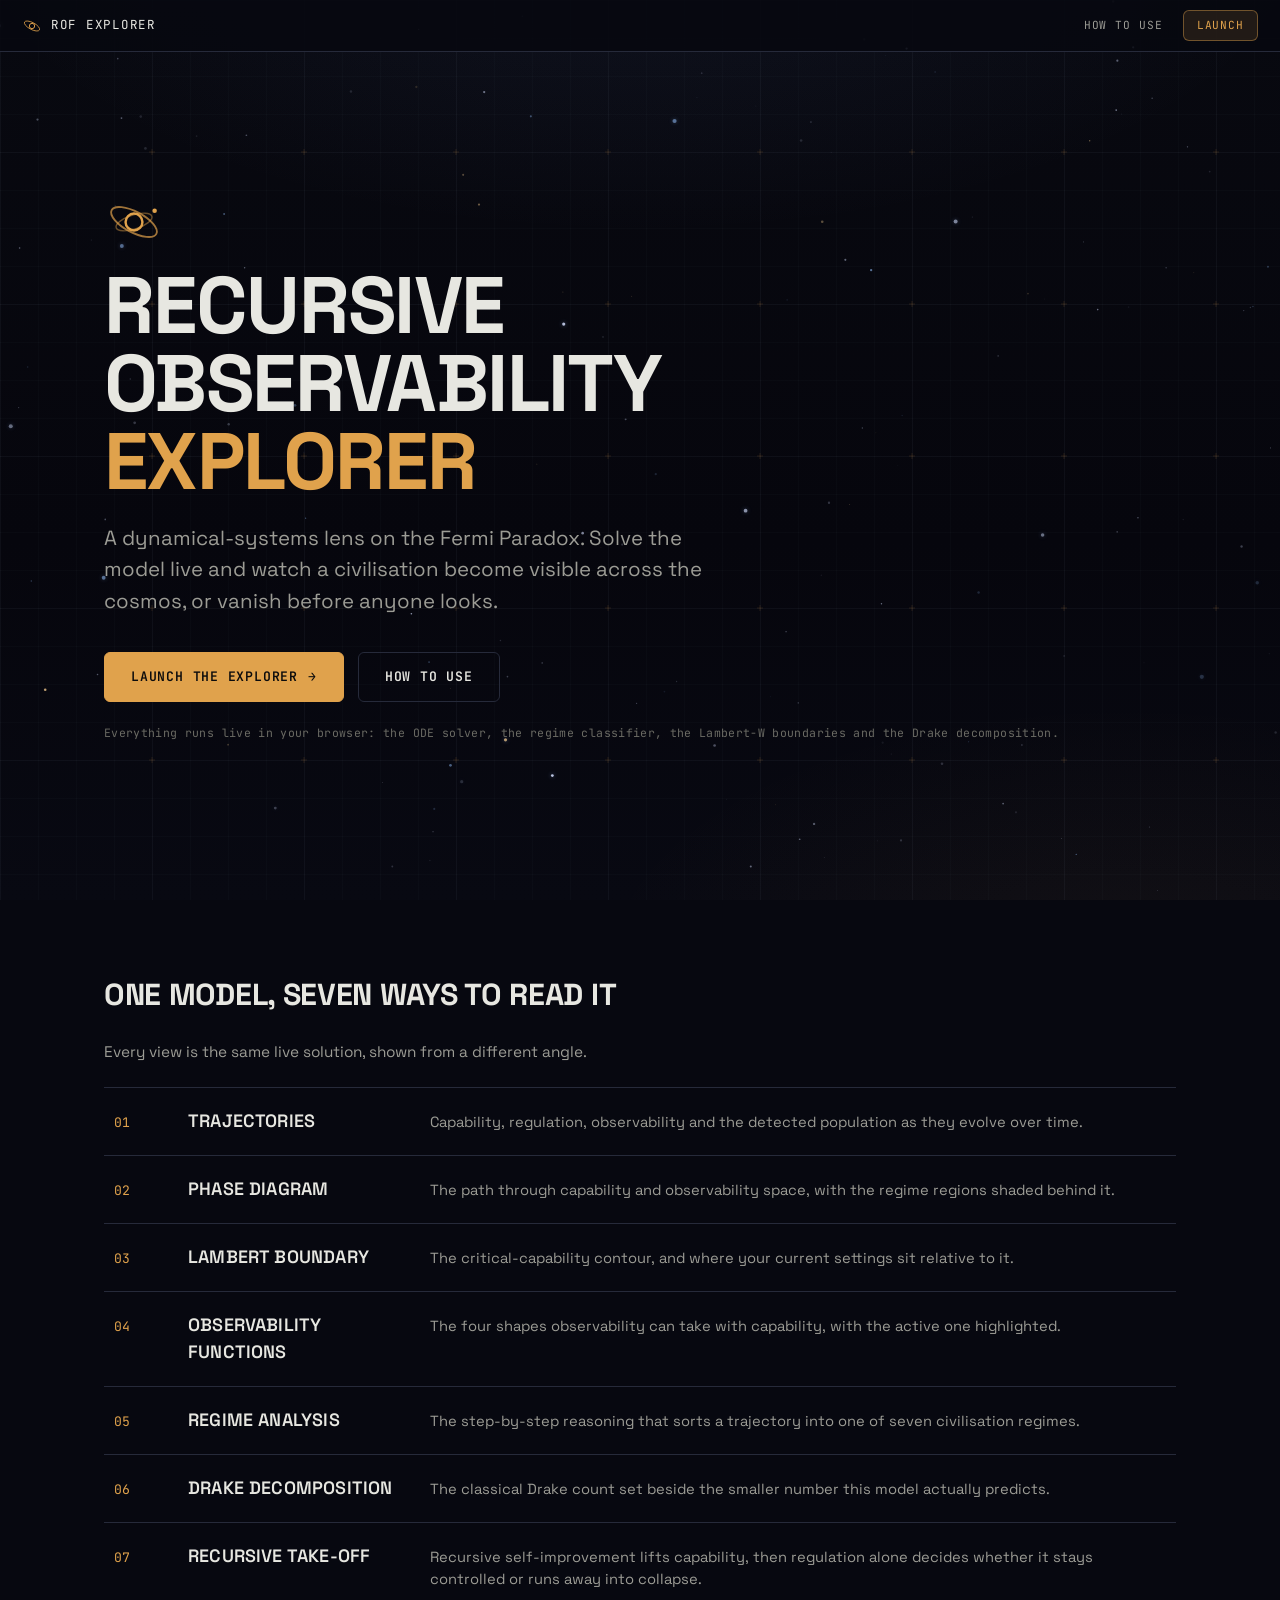
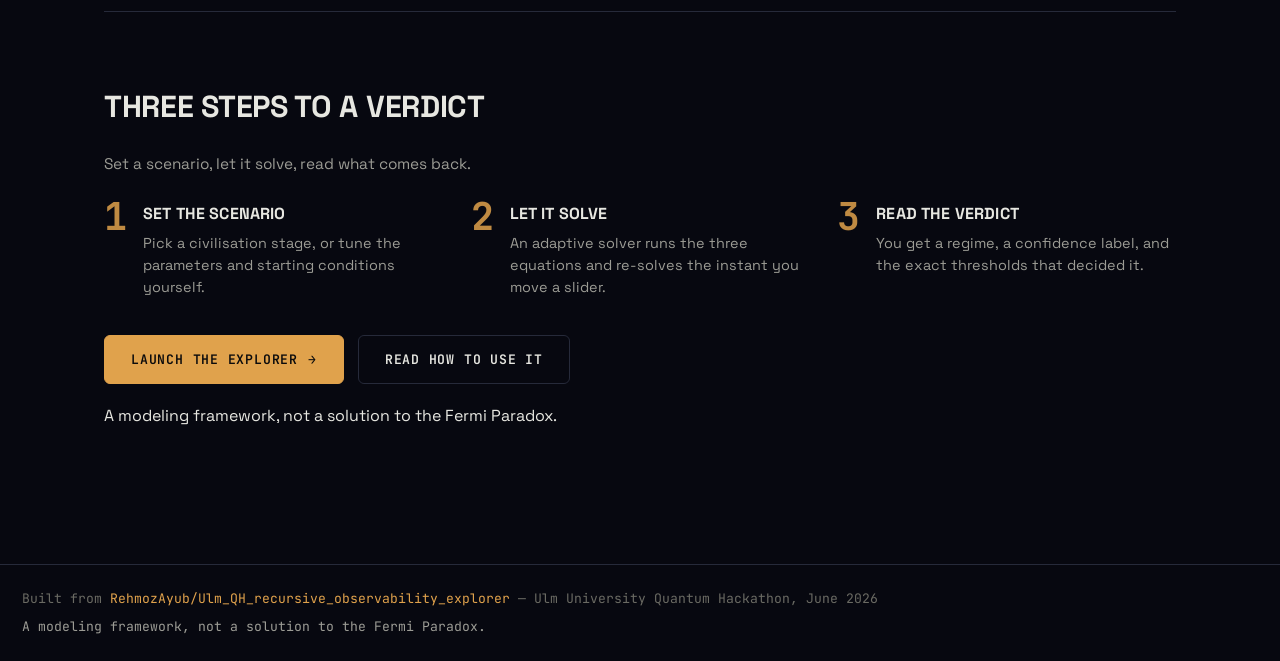
==== commit d57438cb: "Deploy: front-page seven-views update" ====
--- a/index.html
+++ b/index.html
@@ -49,7 +49,7 @@
     <!-- WHAT YOU CAN DO — editorial index, not cards -->
     <section class="lsection">
       <div class="lsection-head reveal">
-        <h2 class="section-head">One model, six ways to read it</h2>
+        <h2 class="section-head">One model, seven ways to read it</h2>
         <p class="section-note">Every view is the same live solution, shown from a different angle.</p>
       </div>
       <ol class="index-list">
@@ -59,6 +59,7 @@
         <li class="index-row reveal"><span class="ix-num">04</span><span class="ix-name">Observability Functions</span><span class="ix-desc">The four shapes observability can take with capability, with the active one highlighted.</span></li>
         <li class="index-row reveal"><span class="ix-num">05</span><span class="ix-name">Regime Analysis</span><span class="ix-desc">The step-by-step reasoning that sorts a trajectory into one of seven civilisation regimes.</span></li>
         <li class="index-row reveal"><span class="ix-num">06</span><span class="ix-name">Drake Decomposition</span><span class="ix-desc">The classical Drake count set beside the smaller number this model actually predicts.</span></li>
+        <li class="index-row reveal"><span class="ix-num">07</span><span class="ix-name">Recursive Take-off</span><span class="ix-desc">Recursive self-improvement lifts capability, then regulation alone decides whether it stays controlled or runs away into collapse.</span></li>
       </ol>
     </section>
 
